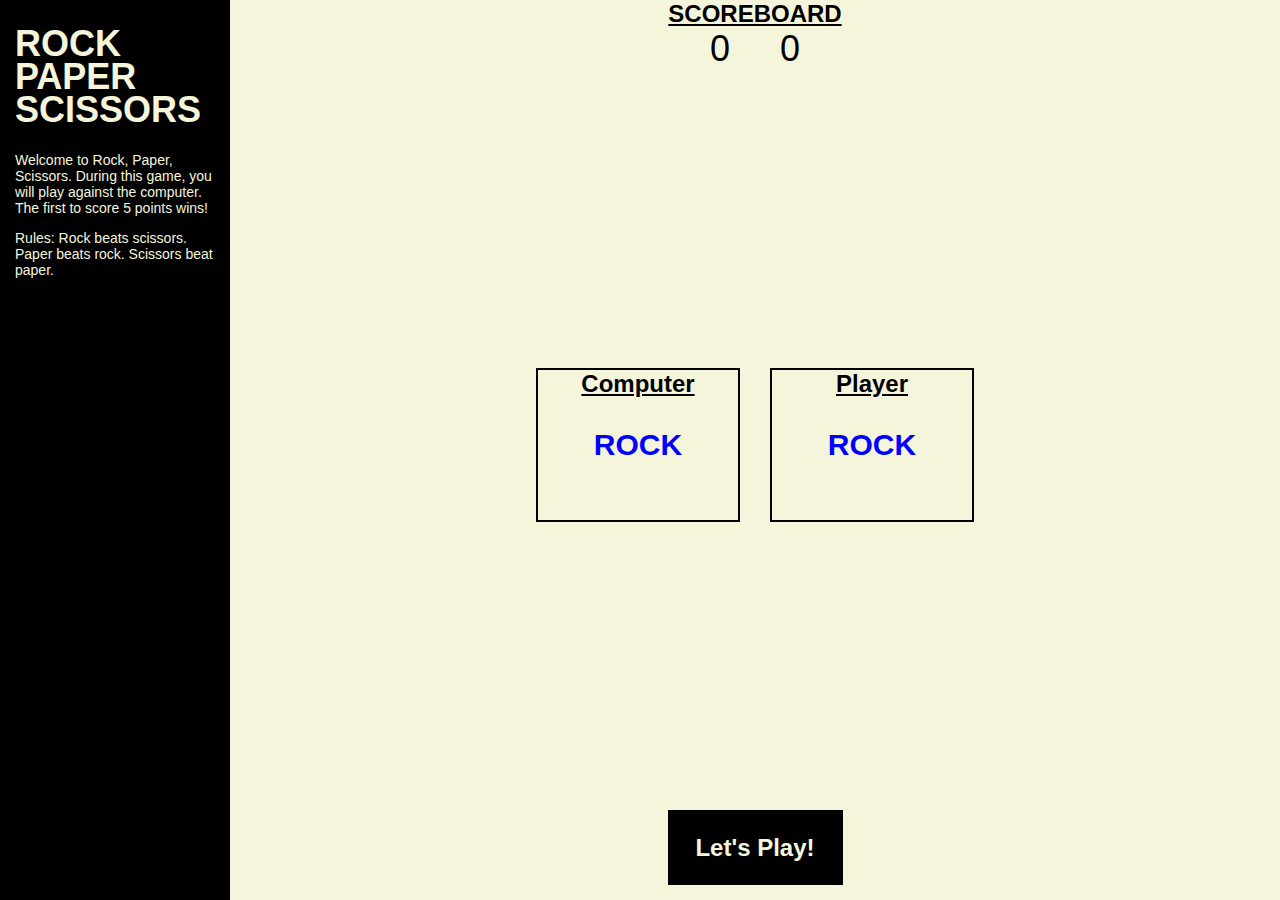
==== index.html @ bd0ee0bf "Create JS variables" ====
<!DOCTYPE html>
<html lang="en">
<head>
    <meta charset="UTF-8">
    <meta name="viewport" content="width=device-width, initial-scale=1.0">
    <link rel="stylesheet" href="style.css">   
    
    <title>Rock, Paper, Scissors</title>
</head>
<body>
    <div id="screen-display">
        
        <div id="menu-column">
            <div id="logo">
                <h1>ROCK</hi>
                <h1>PAPER</h1>
                <h1>SCISSORS</h1>
            </div>
            <div id="instructions">
                <p>
                Welcome to Rock, Paper, Scissors. 
                During this game, you will play against the computer. 
                The first to score 5 points wins!
                </p>
                <p>
                Rules: 
                Rock beats scissors. 
                Paper beats rock. 
                Scissors beat paper.
                </p>
            </div>
        </div>

        <div id="play-board">
            <div><h2>SCOREBOARD</h2></div>
            <div id="scoreboard">
                <div class="score" id="score-computer">0</div>
                <div class="score" id="score-player">0</div>
            </div>

            <div id="contestants">
                <div class="round-info">
                    <h2>Computer</h2>
                    <div class="result" id="computer-result">ROCK</div>
                </div>
                <div class="round-info">
                    <h2>Player</h2>
                    <div class="result" id="player-result">ROCK</div>
                </div>
            </div>

            <div id="button-container">
                <div class="option">
                    <button class="btn-choice" id="btn-rock">
                        ROCK
                    </button>
                </div>
                <div class="option">
                    <button class="btn-choice" id="btn-paper">
                        PAPER
                    </button>
                </div>
                <div class="option">
                    <button class="btn-choice" id="btn-scissors">
                        SCISSORS
                    </button>
                </div>
                <div class="play-game">
                    <button class="btn-play" id="btn-play">
                        Let's Play!
                    </button>
                </div>
            </div>

        </div>
    </div>
<!-- <script src="main.js"></script> -->
</body>
</html>
---- style.css ----
/* GENERAL SETTINGS */
body {
    background-color: beige;
    color: black;
    margin: 0px;
    padding: 0px;
    font-family: arial, sans-serif;
    max-height: 100vh;
}

p {
    font-size: 14px;
}

h1 {
    font-size: 36px;
}

h2 {
    margin: 0;
    text-decoration: underline;
}

/* CLASS SETTING */
.score {
    font-size: 36px;
    padding: 0 0 10px 0;

}

.round-info {
    height: 150px;
    width: 200px;
    border: 2px solid black;
    text-align: center;
}

.result {
    font-size: 30px;
    font-weight: bold;
    margin: 30px 0;
    color: blue;
}

.btn-choice {
    height: 50px;
    width: 100px;
    border: 2px solid black;
    font-weight: bold;
    font-size: 16px;

    background-color: black;
    color: beige;
}

.btn-play {
    height: 75px;
    width: 175px;
    border: 2px solid black;
    font-weight: bold;
    font-size: 24px;

    background-color: black;
    color: beige;
}

.option {
    display: none;
}

.play-game {
    display: block;
}

/* ID SETTINGS */
#logo {
    font-weight: bold;
    line-height: 0.25;
}

#instructions {
    overflow: auto;
}

#screen-display {
    height: 100vh;

    /* Flexbox Properties */
    display: flex;
    justify-content: flex-start;
}


#menu-column {
    background-color: black;
    color: beige;
    padding: 15px;
    

    /* Flexbox Properties */
    flex: 0 1 200px;

    display: flex;
    flex-direction: column;
}

#play-board {
    
    /* Flexbox Properties */
    flex: 1;

    display: flex;
    flex-direction: column;
    align-items: center;
    justify-content: flex-start;
}

#scoreboard {
    padding: 0 0 15px 0;

    /* Flex Properties */
    column-gap:  50px;

    display: flex;
    flex-direction: row;
    justify-content: center;
}

#contestants {

    /* Flex Properties */
    gap: 30px;
    flex: auto;

    display: flex;
    flex-direction: row;
    justify-content: center;
    align-items: center;
}


#button-container {
    padding: 15px;

    /* Flexbox Properties */
    align-self: stretch;

    display: flex;
    justify-content: space-evenly;
}





@media (max-width: 800px) {
    #screen-display {
        flex-direction: column;
    }

    #menu-column {
        flex-direction: row;
        flex: 0 0 125px;
        max-height: 125px;
    }

    #instructions {
        padding: 0 0 0 30px;
    }
}
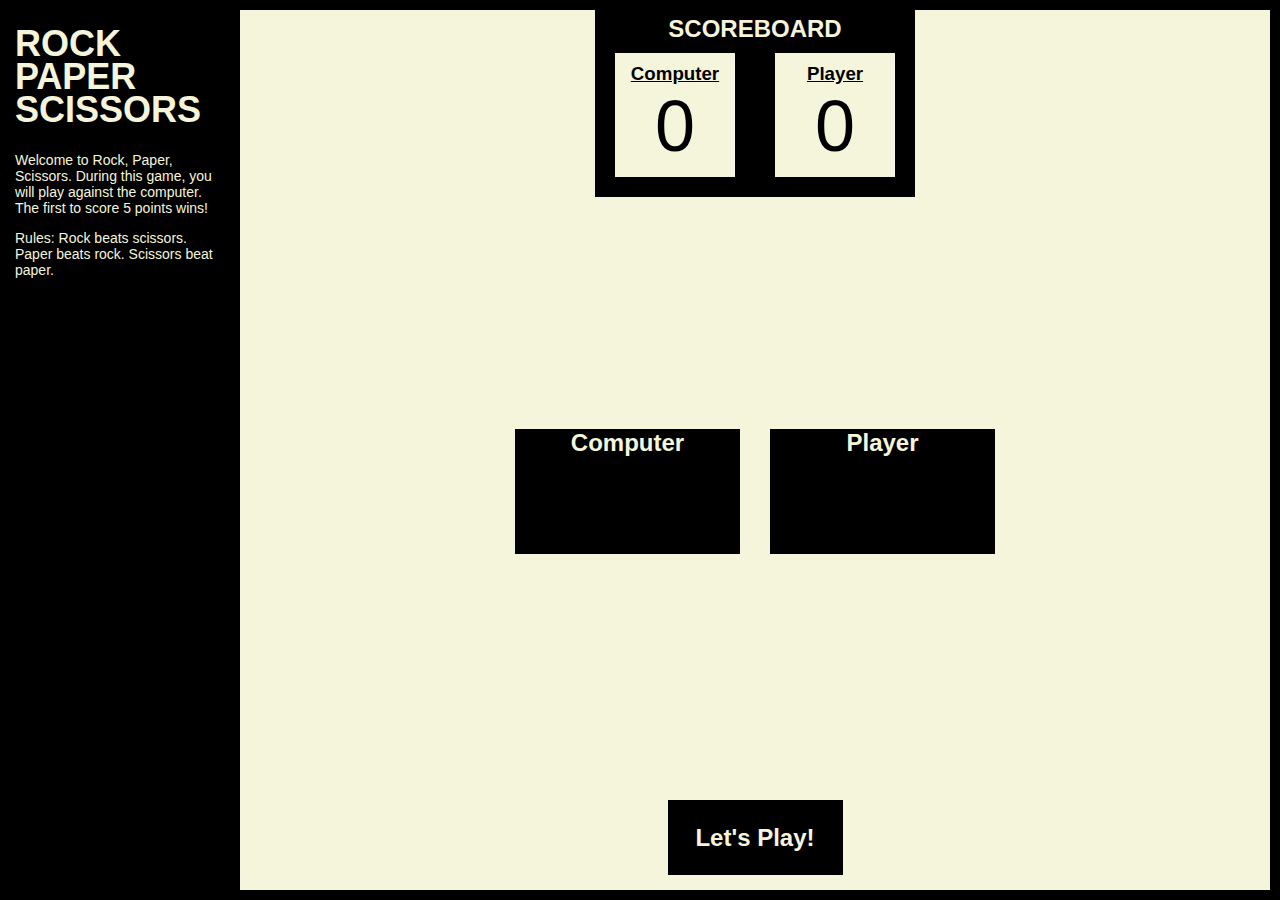
==== commit 01851eac: "Refine HTML and CSS" ====
--- a/index.html
+++ b/index.html
@@ -10,7 +10,8 @@
 <body>
     <div id="screen-display">
         
-        <div id="menu-column">
+        <section id="menu">
+
             <div id="logo">
                 <h1>ROCK</hi>
                 <h1>PAPER</h1>
@@ -29,51 +30,52 @@
                 Scissors beat paper.
                 </p>
             </div>
-        </div>
 
-        <div id="play-board">
-            <div><h2>SCOREBOARD</h2></div>
-            <div id="scoreboard">
-                <div class="score" id="score-computer">0</div>
-                <div class="score" id="score-player">0</div>
-            </div>
+        </section>
 
-            <div id="contestants">
-                <div class="round-info">
-                    <h2>Computer</h2>
-                    <div class="result" id="computer-result">ROCK</div>
-                </div>
-                <div class="round-info">
-                    <h2>Player</h2>
-                    <div class="result" id="player-result">ROCK</div>
+        <section id="play-board">
+
+            <div class="scoreboard">
+                    <div><h2>SCOREBOARD</h2></div>
+                <div id="scoreboard">
+                    <div id="score-tally">
+                        <div class="score-box">
+                            <h3>Computer</h3>
+                            <div class="score" id="score-computer">0</div>
+                        </div>
+                        <div class="score-box">
+                            <h3 class="player-name">Player</h3>
+                            <div class="score" id="score-player">0</div>
+                        </div>
+                    </div>
                 </div>
             </div>
 
-            <div id="button-container">
-                <div class="option">
-                    <button class="btn-choice" id="btn-rock">
-                        ROCK
-                    </button>
+            <div class="play">
+                <div id="contestants">
+                    <div class="round-info">
+                        <h2>Computer</h2>
+                        <div class="result" id="computer-result"></div>
+                    </div>
+                    <div class="round-info">
+                        <h2 class="player-name">Player</h2>
+                        <div class="result" id="player-result"></div>
+                    </div>
                 </div>
-                <div class="option">
-                    <button class="btn-choice" id="btn-paper">
-                        PAPER
-                    </button>
-                </div>
-                <div class="option">
-                    <button class="btn-choice" id="btn-scissors">
-                        SCISSORS
-                    </button>
-                </div>
-                <div class="play-game">
+            </div>
+
+            <div class="summary">
+                <div id="button-container">
                     <button class="btn-play" id="btn-play">
                         Let's Play!
                     </button>
                 </div>
             </div>
 
-        </div>
+        </section>
+        
     </div>
-<!-- <script src="main.js"></script> -->
+
+    <script src="main.js"></script>
 </body>
 </html>--- a/style.css
+++ b/style.css
@@ -18,58 +18,86 @@
 
 h2 {
     margin: 0;
+    font-weight: bolder;
+}
+
+h3 {
     text-decoration: underline;
+    margin: 0;
+}
+
+button {
+    background-color: black;
+    border: 2px solid black;
+    margin: 0 0 15px 0;
+    color: beige;
+    font-weight: bold;
 }
 
 /* CLASS SETTING */
+.scoreboard {
+    background-color: black;
+    color: beige;
+    padding: 5px 20px 20px 20px;
+    margin: 0 0 15px 0;
+    text-align: center;
+}
+
+.score-box {
+    width: 100px;
+    padding: 10px;
+    background-color: beige;
+    color: black;
+}
+
 .score {
-    font-size: 36px;
-    padding: 0 0 10px 0;
+    font-size: 72px;
 
 }
 
+.play {
+    /* Flexbox Properties*/
+    flex: auto;
+
+    display: flex;
+}
+
+.play div {
+    /* Flexbox Properties */
+    flex: 1;
+}
+
 .round-info {
-    height: 150px;
-    width: 200px;
-    border: 2px solid black;
+    background-color: black;
+    color: beige;
+    height: 125px;
+    width: 225px;
     text-align: center;
 }
 
 .result {
-    font-size: 30px;
+    font-size: 36px;
     font-weight: bold;
-    margin: 30px 0;
-    color: blue;
+    margin: 25px 0;
+    color: lime;
 }
 
 .btn-choice {
     height: 50px;
     width: 100px;
-    border: 2px solid black;
-    font-weight: bold;
     font-size: 16px;
-
-    background-color: black;
-    color: beige;
 }
 
 .btn-play {
     height: 75px;
     width: 175px;
-    border: 2px solid black;
-    font-weight: bold;
     font-size: 24px;
-
-    background-color: black;
-    color: beige;
 }
 
-.option {
-    display: none;
-}
-
-.play-game {
-    display: block;
+.btn-nextRound {
+    width: 75px;
+    height: 50px;
+    font-size: 18px;
 }
 
 /* ID SETTINGS */
@@ -91,21 +119,23 @@
 }
 
 
-#menu-column {
+#menu {
     background-color: black;
     color: beige;
     padding: 15px;
     
-
     /* Flexbox Properties */
-    flex: 0 1 200px;
+    flex: 0 0 200px;
 
     display: flex;
     flex-direction: column;
 }
 
 #play-board {
-    
+    background-color: beige;
+    color: black;
+    border: 10px solid black;
+
     /* Flexbox Properties */
     flex: 1;
 
@@ -115,53 +145,52 @@
     justify-content: flex-start;
 }
 
-#scoreboard {
-    padding: 0 0 15px 0;
+#score-tally {
+    margin: 10px 0 0 0;
 
-    /* Flex Properties */
-    column-gap:  50px;
-
+    /* Flexbox Properties */
     display: flex;
-    flex-direction: row;
     justify-content: center;
+    gap: 40px;
 }
 
 #contestants {
 
     /* Flex Properties */
-    gap: 30px;
     flex: auto;
 
     display: flex;
-    flex-direction: row;
     justify-content: center;
     align-items: center;
+    gap: 30px;
 }
 
 
 #button-container {
-    padding: 15px;
+    padding: 30px 0 0 0;
 
     /* Flexbox Properties */
     align-self: stretch;
+    flex: 0 0 80px;
 
     display: flex;
     justify-content: space-evenly;
+    align-content: center;
 }
 
 
 
-
+/* Narrow Screen Mode */
 
 @media (max-width: 800px) {
     #screen-display {
         flex-direction: column;
     }
 
-    #menu-column {
+    #menu {
         flex-direction: row;
-        flex: 0 0 125px;
-        max-height: 125px;
+        flex: 0 0 115px;
+        max-height: 130px;
     }
 
     #instructions {
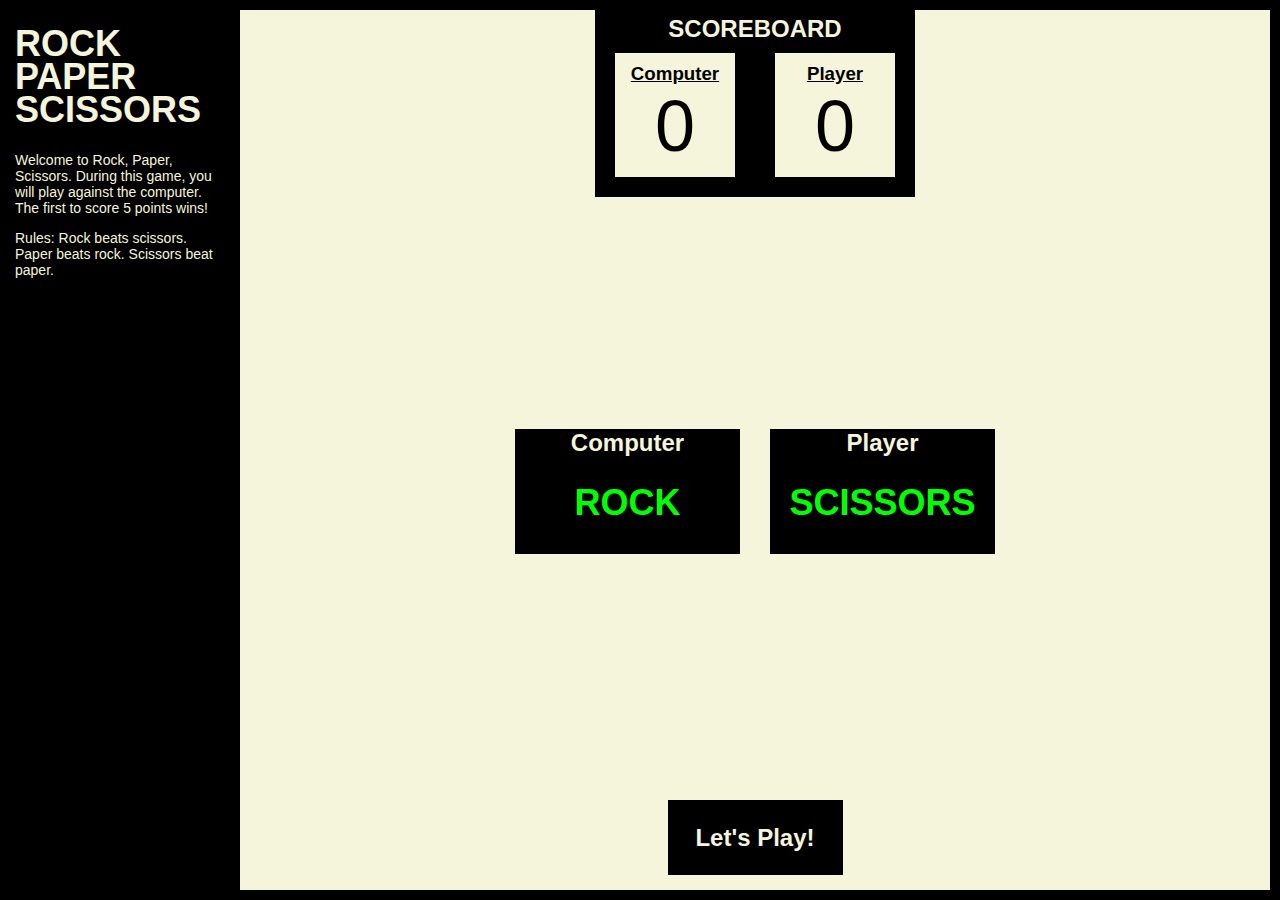
==== commit d1344446: "MacOS Check" ====
--- a/index.html
+++ b/index.html
@@ -55,11 +55,11 @@
                 <div id="contestants">
                     <div class="round-info">
                         <h2>Computer</h2>
-                        <div class="result" id="computer-result"></div>
+                        <div class="result" id="computer-result">ROCK</div>
                     </div>
                     <div class="round-info">
                         <h2 class="player-name">Player</h2>
-                        <div class="result" id="player-result"></div>
+                        <div class="result" id="player-result">SCISSORS</div>
                     </div>
                 </div>
             </div>
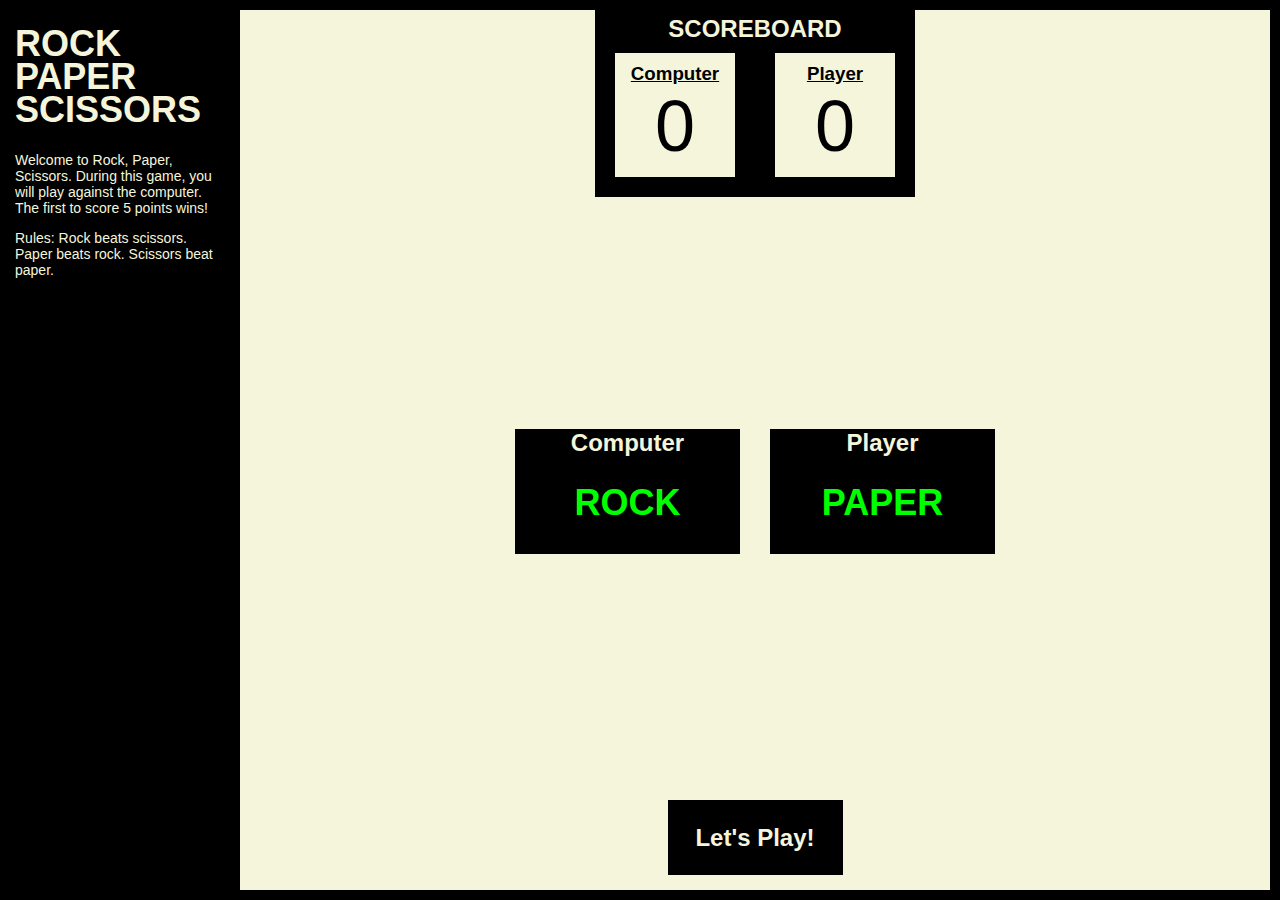
==== commit d61f68e2: "iPad Test" ====
--- a/index.html
+++ b/index.html
@@ -59,7 +59,7 @@
                     </div>
                     <div class="round-info">
                         <h2 class="player-name">Player</h2>
-                        <div class="result" id="player-result">SCISSORS</div>
+                        <div class="result" id="player-result">PAPER</div>
                     </div>
                 </div>
             </div>
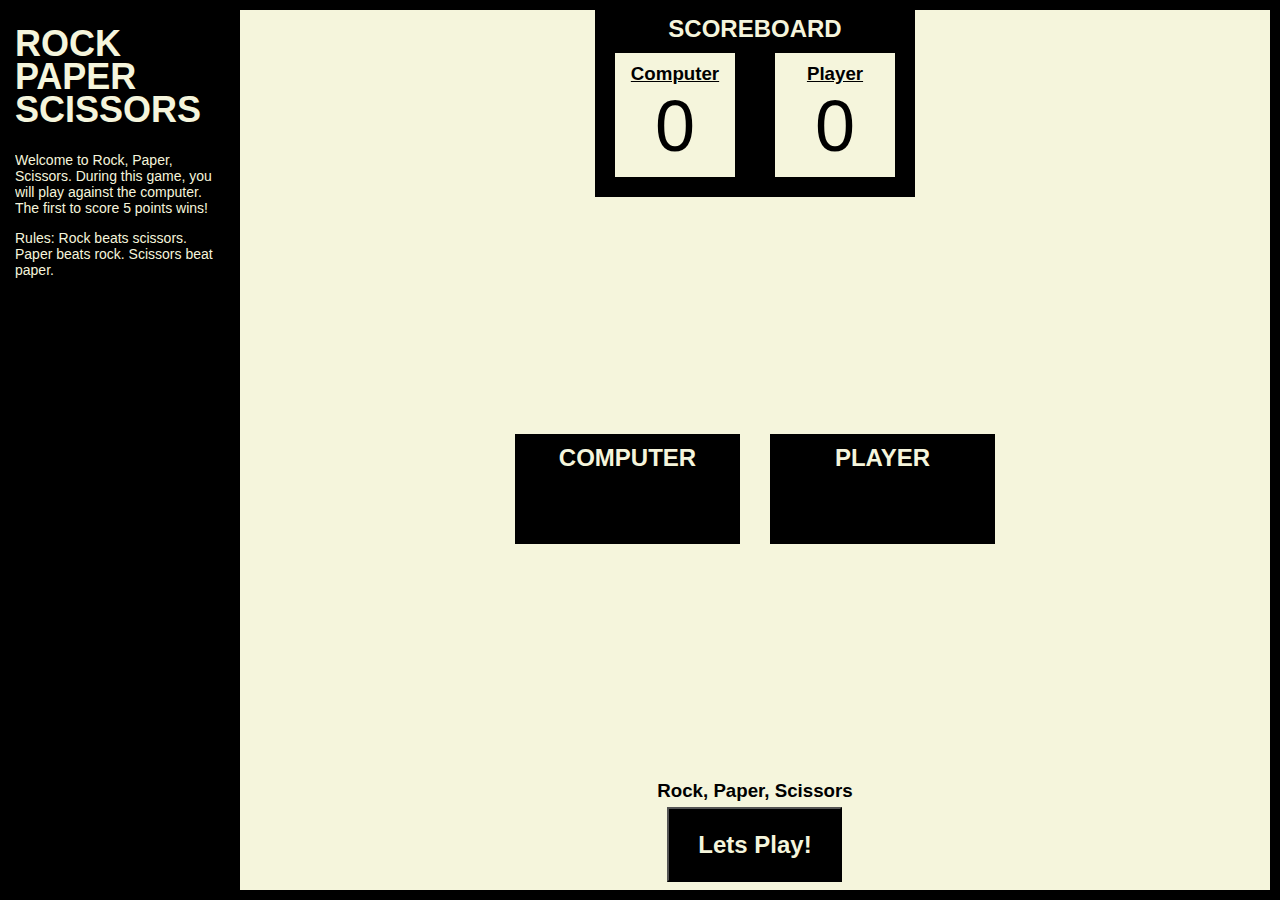
==== commit 8c54b53f: "Revamp Summary Section" ====
--- a/index.html
+++ b/index.html
@@ -54,21 +54,20 @@
             <div class="play">
                 <div id="contestants">
                     <div class="round-info">
-                        <h2>Computer</h2>
-                        <div class="result" id="computer-result">ROCK</div>
+                        <h2>COMPUTER</h2>
+                        <div class="result" id="computer-result"></div>
                     </div>
                     <div class="round-info">
-                        <h2 class="player-name">Player</h2>
-                        <div class="result" id="player-result">PAPER</div>
+                        <h2 class="player-name">PLAYER</h2>
+                        <div class="result" id="player-result"></div>
                     </div>
                 </div>
             </div>
 
             <div class="summary">
+                <h3 id="status">Rock, Paper, Scissors</h3>
                 <div id="button-container">
-                    <button class="btn-play" id="btn-play">
-                        Let's Play!
-                    </button>
+                    <button class="btn-play" id="btn-play">Lets Play!</button>
                 </div>
             </div>
 
--- a/style.css
+++ b/style.css
@@ -22,13 +22,11 @@
 }
 
 h3 {
-    text-decoration: underline;
     margin: 0;
 }
 
 button {
     background-color: black;
-    border: 2px solid black;
     margin: 0 0 15px 0;
     color: beige;
     font-weight: bold;
@@ -39,7 +37,6 @@
     background-color: black;
     color: beige;
     padding: 5px 20px 20px 20px;
-    margin: 0 0 15px 0;
     text-align: center;
 }
 
@@ -50,6 +47,10 @@
     color: black;
 }
 
+.score-box h3 {
+    text-decoration: underline;
+}
+
 .score {
     font-size: 72px;
 
@@ -70,16 +71,27 @@
 .round-info {
     background-color: black;
     color: beige;
-    height: 125px;
+    padding: 10px 0 0 0;
+    height: 100px;
     width: 225px;
     text-align: center;
 }
 
 .result {
+    padding: 10px;
     font-size: 36px;
     font-weight: bold;
-    margin: 25px 0;
     color: lime;
+}
+
+.summary {
+    height: 110px;
+}
+
+.btn-play {
+    height: 75px;
+    width: 175px;
+    font-size: 24px;
 }
 
 .btn-choice {
@@ -88,17 +100,6 @@
     font-size: 16px;
 }
 
-.btn-play {
-    height: 75px;
-    width: 175px;
-    font-size: 24px;
-}
-
-.btn-nextRound {
-    width: 75px;
-    height: 50px;
-    font-size: 18px;
-}
 
 /* ID SETTINGS */
 #logo {
@@ -155,6 +156,7 @@
 }
 
 #contestants {
+    margin: 15px;
 
     /* Flex Properties */
     flex: auto;
@@ -167,11 +169,11 @@
 
 
 #button-container {
-    padding: 30px 0 0 0;
+    padding: 5px 0 0 0;
 
     /* Flexbox Properties */
     align-self: stretch;
-    flex: 0 0 80px;
+    flex: 0 0 auto;
 
     display: flex;
     justify-content: space-evenly;
@@ -188,6 +190,7 @@
     }
 
     #menu {
+        padding: 0px 15px;
         flex-direction: row;
         flex: 0 0 115px;
         max-height: 130px;
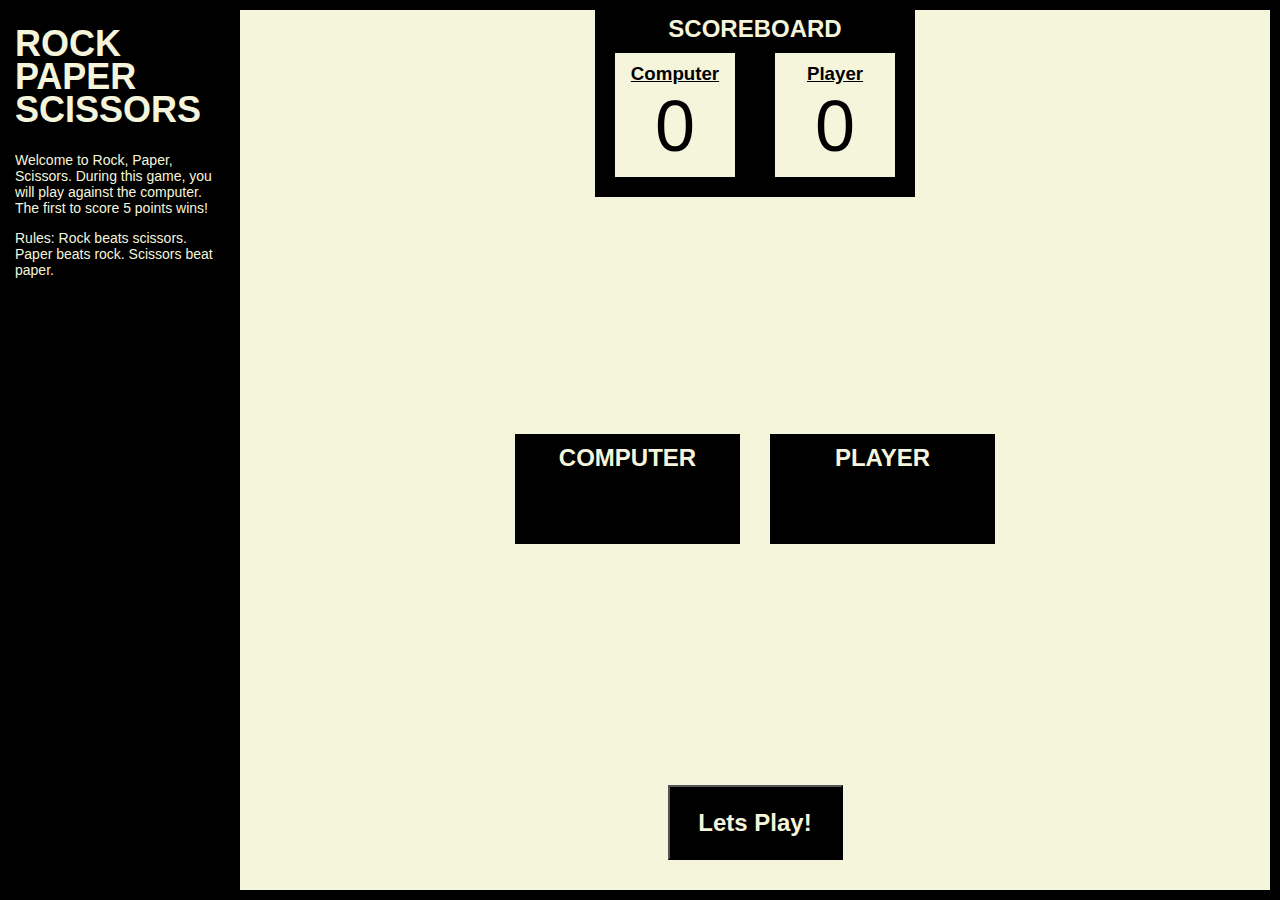
==== commit 0bf15dfd: "Debug Game" ====
--- a/index.html
+++ b/index.html
@@ -39,11 +39,11 @@
                     <div><h2>SCOREBOARD</h2></div>
                 <div id="scoreboard">
                     <div id="score-tally">
-                        <div class="score-box">
+                        <div class="score-box" id="compBox">
                             <h3>Computer</h3>
                             <div class="score" id="score-computer">0</div>
                         </div>
-                        <div class="score-box">
+                        <div class="score-box" id="playerBox">
                             <h3 class="player-name">Player</h3>
                             <div class="score" id="score-player">0</div>
                         </div>
@@ -65,7 +65,7 @@
             </div>
 
             <div class="summary">
-                <h3 id="status">Rock, Paper, Scissors</h3>
+                <h3 id="status"></h3>
                 <div id="button-container">
                     <button class="btn-play" id="btn-play">Lets Play!</button>
                 </div>
--- a/style.css
+++ b/style.css
@@ -23,13 +23,17 @@
 
 h3 {
     margin: 0;
+    text-align: center;
 }
 
 button {
     background-color: black;
-    margin: 0 0 15px 0;
     color: beige;
     font-weight: bold;
+}
+
+button:hover {
+    cursor: pointer;
 }
 
 /* CLASS SETTING */
@@ -56,6 +60,10 @@
 
 }
 
+.winner {
+    background-color: lime;
+}
+
 .play {
     /* Flexbox Properties*/
     flex: auto;
@@ -86,6 +94,7 @@
 
 .summary {
     height: 110px;
+    
 }
 
 .btn-play {
@@ -100,6 +109,12 @@
     font-size: 16px;
 }
 
+.btn-nextRound {
+    height: 50px;
+    width: 175px;
+    font-size: 24px;
+}
+
 
 /* ID SETTINGS */
 #logo {
@@ -172,12 +187,10 @@
     padding: 5px 0 0 0;
 
     /* Flexbox Properties */
-    align-self: stretch;
-    flex: 0 0 auto;
-
-    display: flex;
-    justify-content: space-evenly;
-    align-content: center;
+
+    display: flex;
+    justify-content: center;
+    gap: 15px;
 }
 
 
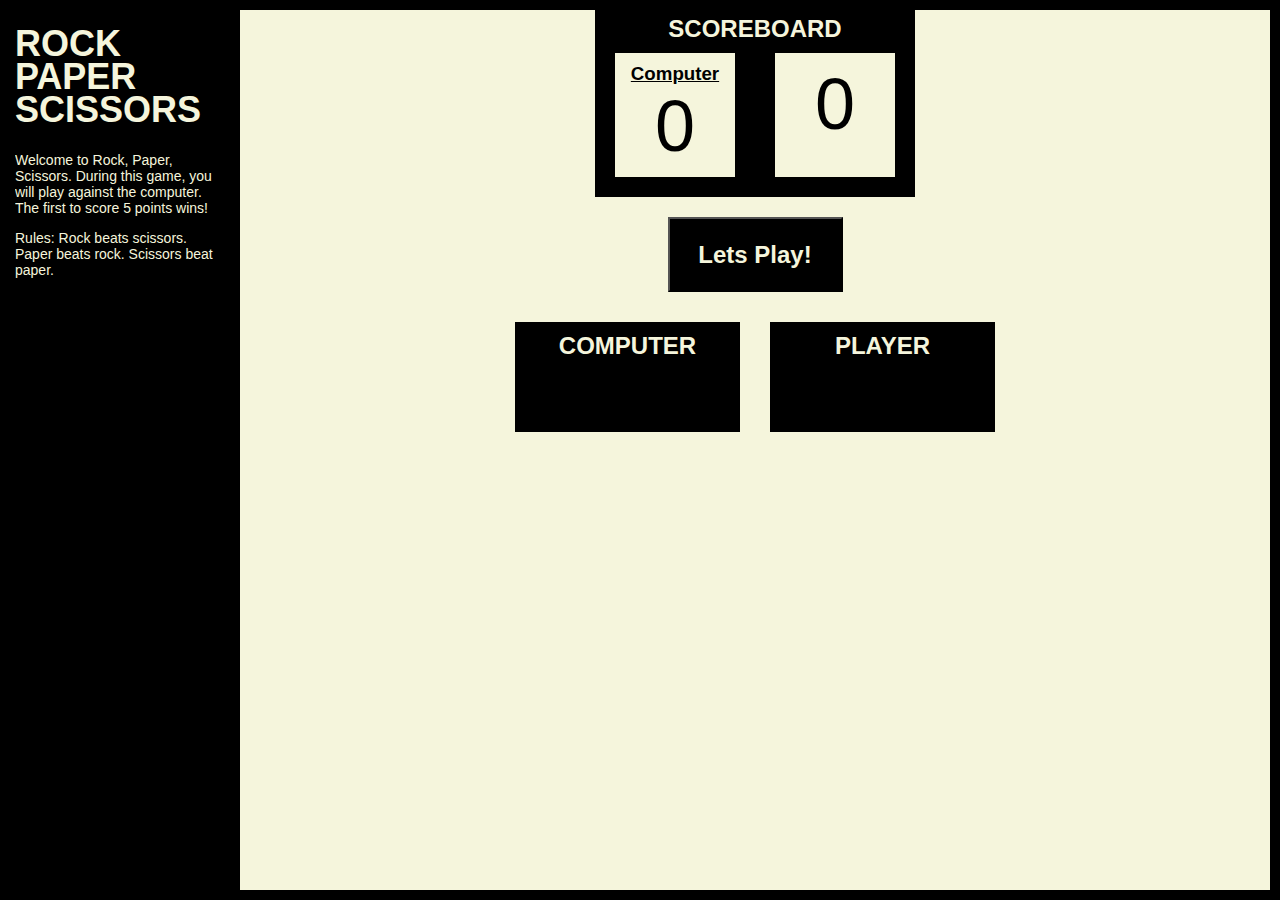
==== commit 42199354: "Add player name" ====
--- a/index.html
+++ b/index.html
@@ -7,7 +7,7 @@
     
     <title>Rock, Paper, Scissors</title>
 </head>
-<body>
+<body onload="addName()">
     <div id="screen-display">
         
         <section id="menu">
@@ -39,27 +39,14 @@
                     <div><h2>SCOREBOARD</h2></div>
                 <div id="scoreboard">
                     <div id="score-tally">
-                        <div class="score-box" id="compBox">
+                        <div class="score-box" id="comp-box">
                             <h3>Computer</h3>
                             <div class="score" id="score-computer">0</div>
                         </div>
-                        <div class="score-box" id="playerBox">
-                            <h3 class="player-name">Player</h3>
+                        <div class="score-box" id="player-box">
+                            <h3 id="name-score">Player</h3>
                             <div class="score" id="score-player">0</div>
                         </div>
-                    </div>
-                </div>
-            </div>
-
-            <div class="play">
-                <div id="contestants">
-                    <div class="round-info">
-                        <h2>COMPUTER</h2>
-                        <div class="result" id="computer-result"></div>
-                    </div>
-                    <div class="round-info">
-                        <h2 class="player-name">PLAYER</h2>
-                        <div class="result" id="player-result"></div>
                     </div>
                 </div>
             </div>
@@ -71,6 +58,19 @@
                 </div>
             </div>
 
+            <div class="play">
+                <div id="contestants">
+                    <div class="round-info">
+                        <h2>COMPUTER</h2>
+                        <div class="result" id="computer-result"></div>
+                    </div>
+                    <div class="round-info">
+                        <h2 id="name-action">PLAYER</h2>
+                        <div class="result" id="player-result"></div>
+                    </div>
+                </div>
+            </div>
+
         </section>
         
     </div>
--- a/style.css
+++ b/style.css
@@ -41,6 +41,7 @@
     background-color: black;
     color: beige;
     padding: 5px 20px 20px 20px;
+    margin: 0 0 15px 0;
     text-align: center;
 }
 
@@ -171,14 +172,12 @@
 }
 
 #contestants {
-    margin: 15px;
 
     /* Flex Properties */
     flex: auto;
 
     display: flex;
     justify-content: center;
-    align-items: center;
     gap: 30px;
 }
 
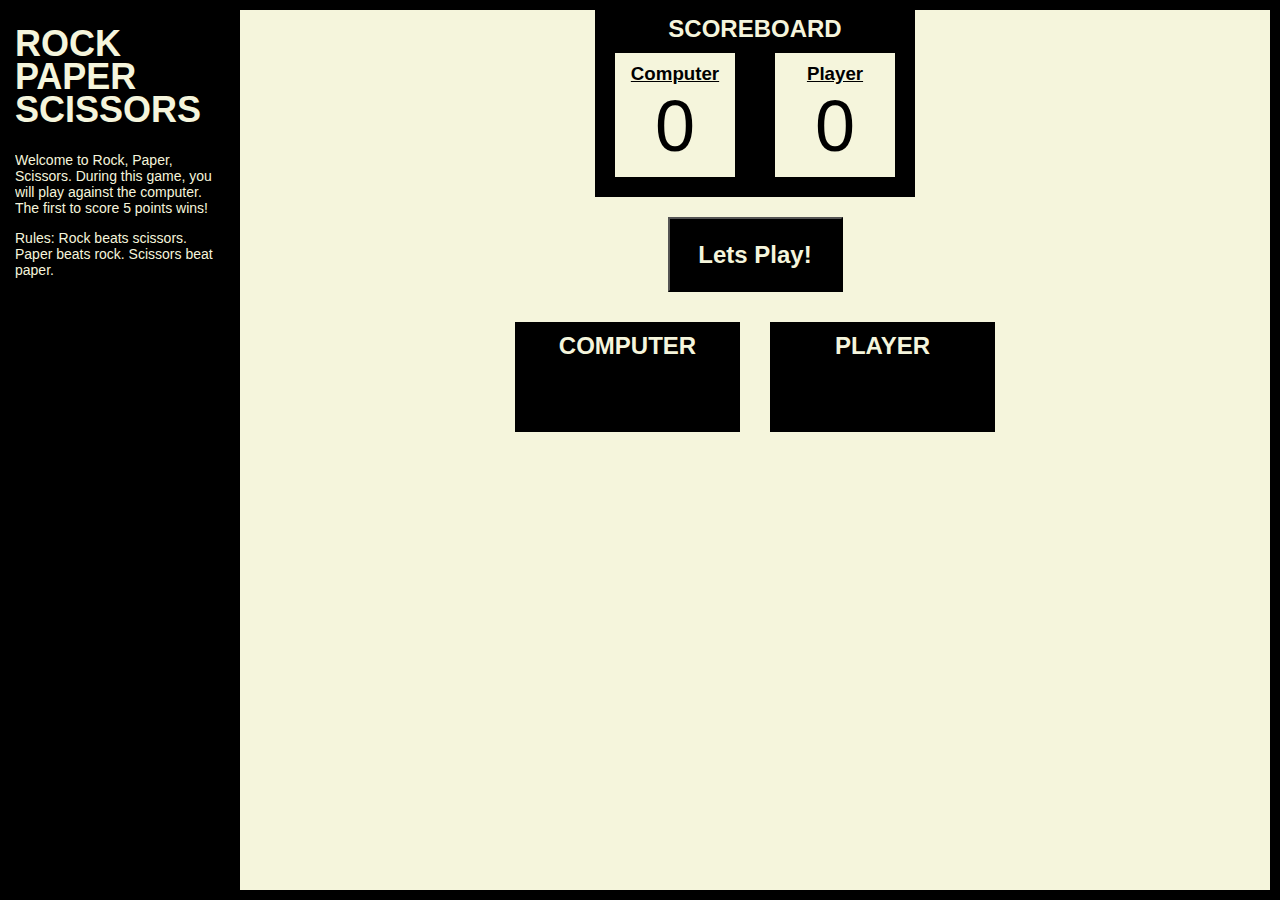
==== commit b9ac738b: "Fine-tune code" ====
--- a/index.html
+++ b/index.html
@@ -7,7 +7,7 @@
     
     <title>Rock, Paper, Scissors</title>
 </head>
-<body onload="addName()">
+<body>
     <div id="screen-display">
         
         <section id="menu">
